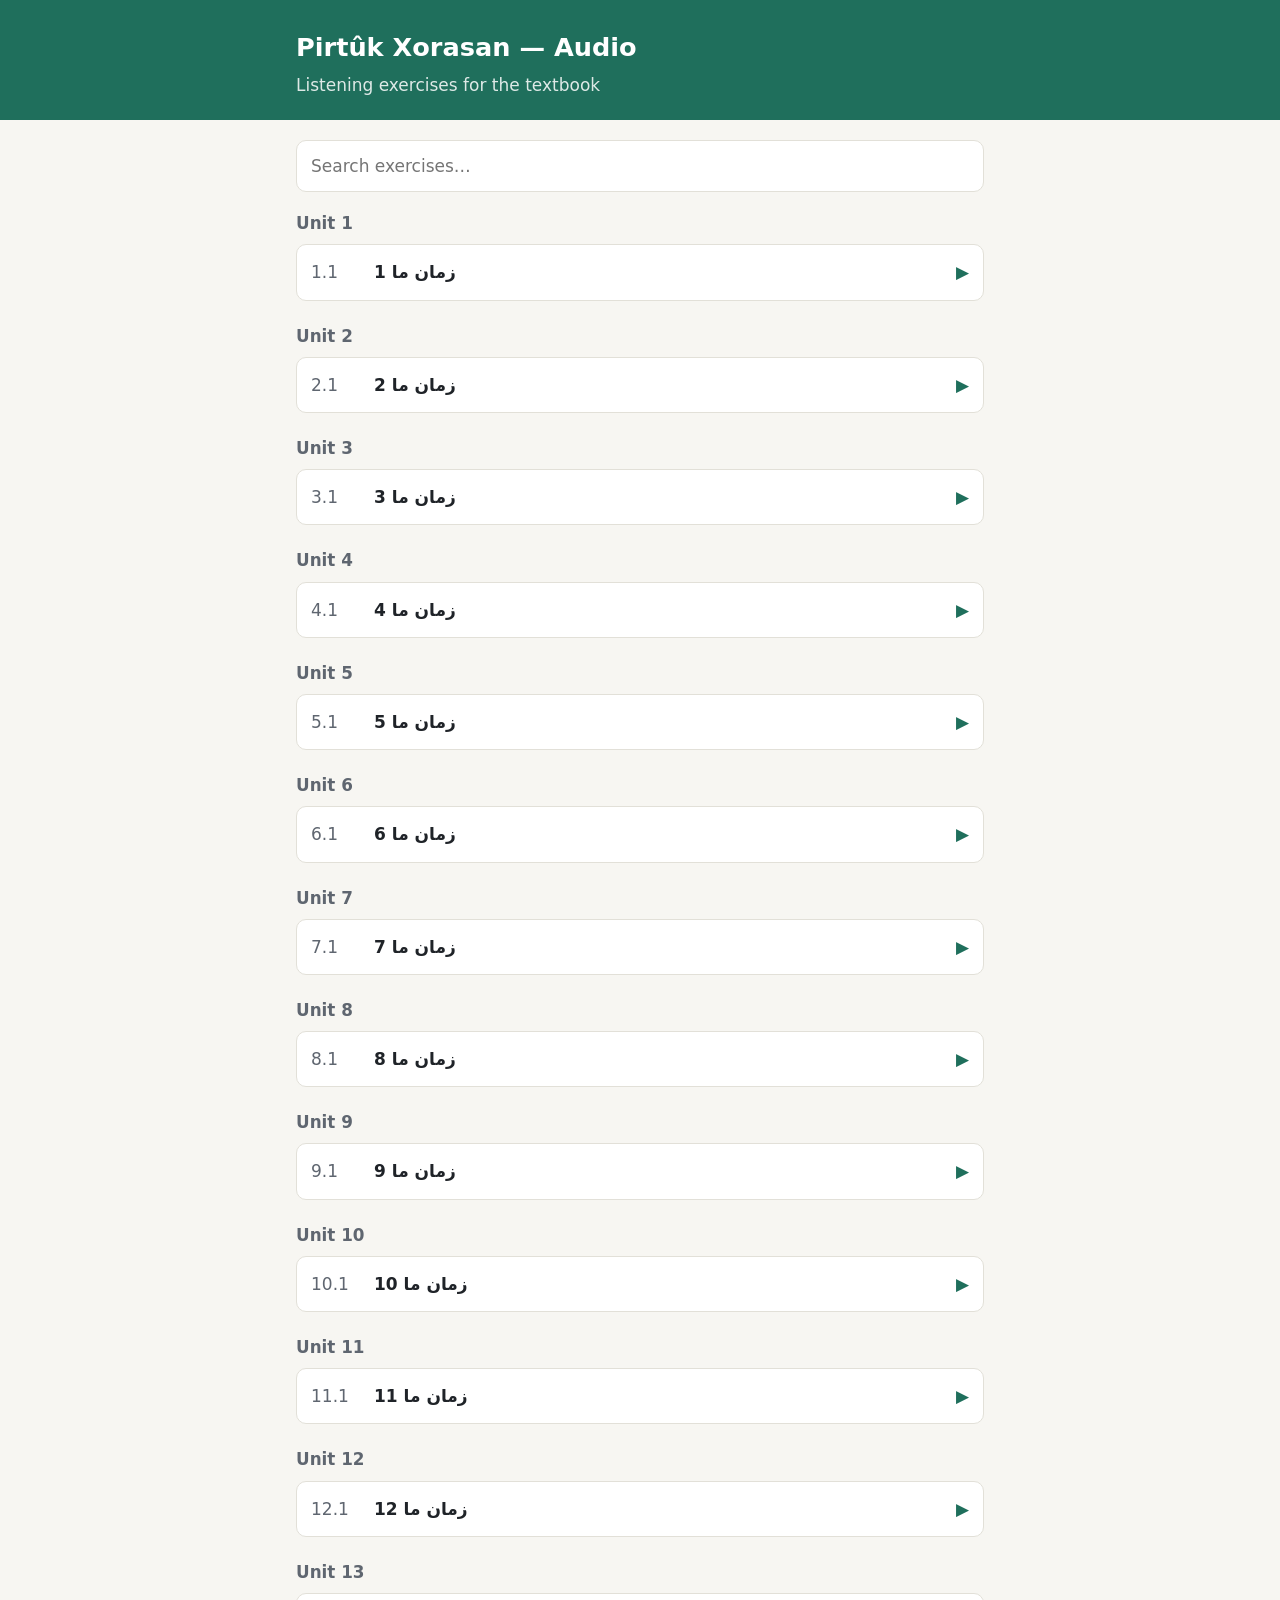
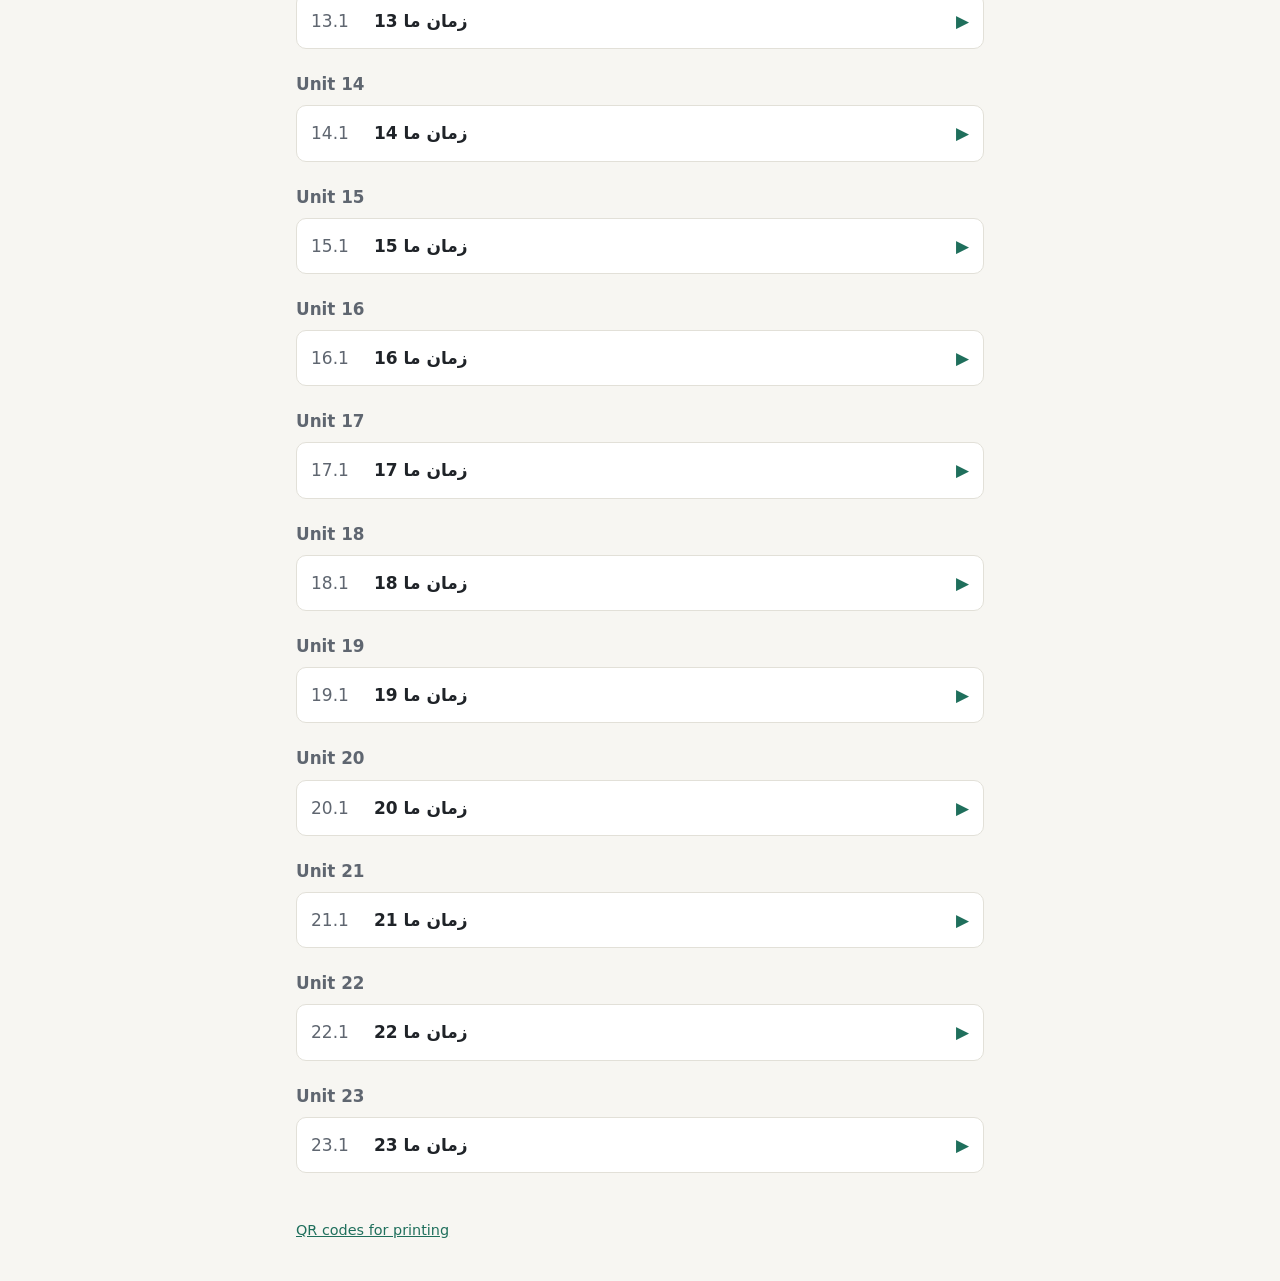
==== index.html @ 2ed43f42 "Audio website for textbook listening exercises Co-Authored-By: Claude Opus 5.5 <noreply@anthropic.co" ====
<!doctype html>
<html lang="en">
<head>
  <meta charset="utf-8">
  <meta name="viewport" content="width=device-width, initial-scale=1">
  <title>Pirtûk Xorasan — Audio</title>
  <link rel="stylesheet" href="css/style.css">
</head>
<body>
  <header class="site-header">
    <div class="wrap">
      <h1 data-site-title>Audio</h1>
      <p class="subtitle" data-site-subtitle></p>
    </div>
  </header>

  <main class="wrap">
    <input id="search" class="search" type="search" placeholder="Search exercises…" aria-label="Search exercises">
    <div id="units"><p class="notice">Loading…</p></div>
  </main>

  <footer class="wrap site-footer">
    <a href="qr.html">QR codes for printing</a>
  </footer>

  <script src="js/app.js"></script>
  <script>
    const unitsBox = document.getElementById("units");
    const search = document.getElementById("search");

    function render(data, query) {
      const q = query.trim().toLowerCase();
      const out = [];
      for (const unit of data.units) {
        const matches = unit.exercises.filter((ex) =>
          !q || `${unit.title} ${ex.title} ${ex.id}`.toLowerCase().includes(q));
        if (!matches.length) continue;

        const list = el("ol", { class: "exercise-list" });
        for (const ex of matches) {
          list.append(el("li", {},
            el("a", { href: "listen.html?id=" + encodeURIComponent(ex.id) },
              el("span", { class: "ex-num", text: `${unit.unit}.${ex.number}` }),
              el("span", { class: "ex-title", dir: "auto", text: ex.title }),
              el("span", { class: "ex-play", "aria-hidden": "true", text: "▶" }))));
        }
        out.push(el("section", { class: "unit" },
          el("h2", { dir: "auto", text: unit.title }), list));
      }
      unitsBox.replaceChildren(...(out.length ? out : [el("p", { class: "notice", text: "No exercises found." })]));
    }

    loadData()
      .then((data) => {
        setSiteTitle(data);
        render(data, "");
        search.addEventListener("input", () => render(data, search.value));
      })
      .catch((err) => showError(unitsBox, err.message));
  </script>
</body>
</html>
---- css/style.css ----
:root {
  --bg: #f7f6f2;
  --card: #ffffff;
  --text: #1f2328;
  --muted: #5f6670;
  --line: #e2e0d8;
  --accent: #1f6f5c;
  --accent-soft: #e3f1ec;
}
@media (prefers-color-scheme: dark) {
  :root {
    --bg: #15181b;
    --card: #1e2226;
    --text: #e8eaed;
    --muted: #a0a7b0;
    --line: #30363c;
    --accent: #5cc3a5;
    --accent-soft: #1f3530;
  }
}

* { box-sizing: border-box; }
body {
  margin: 0;
  background: var(--bg);
  color: var(--text);
  font: 17px/1.55 system-ui, -apple-system, "Segoe UI", Roboto, Tahoma, sans-serif;
}
a { color: var(--accent); }
.wrap { max-width: 720px; margin: 0 auto; padding: 0 16px; }
.wrap.wide { max-width: 1040px; }

.site-header { background: var(--accent); color: #fff; padding: 28px 0 22px; margin-bottom: 20px; }
.site-header.small { padding: 12px 0; }
.site-header h1 { margin: 0; font-size: 1.6rem; }
.site-header .subtitle { margin: 4px 0 0; opacity: .85; }
.site-header a { color: #fff; text-decoration: none; }
@media (prefers-color-scheme: dark) { .site-header { color: #0d1513; } .site-header a { color: #0d1513; } }

.search {
  width: 100%; padding: 12px 14px; font: inherit; color: inherit;
  background: var(--card); border: 1px solid var(--line); border-radius: 10px; margin-bottom: 18px;
}

.unit { margin-bottom: 22px; }
.unit h2 { font-size: 1.05rem; color: var(--muted); margin: 0 0 8px; }
.exercise-list { list-style: none; margin: 0; padding: 0; }
.exercise-list a {
  display: flex; align-items: center; gap: 12px; padding: 14px;
  background: var(--card); border: 1px solid var(--line); border-radius: 10px;
  color: var(--text); text-decoration: none; margin-bottom: 8px;
}
.exercise-list a:hover { border-color: var(--accent); }
.ex-num { font-variant-numeric: tabular-nums; color: var(--muted); min-width: 3em; }
.ex-title { flex: 1; font-weight: 600; }
.ex-play { color: var(--accent); }

.eyebrow { color: var(--muted); margin: 8px 0 0; }
#exercise h1 { margin: 2px 0 16px; font-size: 1.7rem; }
.instructions { margin-top: 0; }

.player { background: var(--card); border: 1px solid var(--line); border-radius: 12px; padding: 16px; }
.player audio { width: 100%; display: block; }
.drive-frame { width: 100%; height: 110px; border: 0; display: block; }
.controls { display: flex; flex-wrap: wrap; gap: 8px; margin-top: 12px; }
button {
  font: inherit; font-size: .95rem; padding: 8px 14px; min-height: 44px; cursor: pointer;
  border-radius: 8px; border: 1px solid var(--line); background: var(--bg); color: var(--text);
}
button.active { background: var(--accent-soft); border-color: var(--accent); color: var(--accent); font-weight: 600; }

.transcript { margin-top: 18px; background: var(--card); border: 1px solid var(--line); border-radius: 12px; padding: 12px 16px; }
.transcript summary { cursor: pointer; font-weight: 600; color: var(--accent); }
.transcript-text { white-space: pre-line; margin-top: 10px; font-size: 1.1rem; line-height: 1.8; }

.small-link { font-size: .9rem; }
.prev-next { display: flex; justify-content: space-between; margin: 28px 0; }
.prev-next a { padding: 10px 0; }

.notice { color: var(--muted); }
.site-footer { padding: 24px 16px 40px; font-size: .9rem; }

/* QR page */
.qr-grid { display: grid; grid-template-columns: repeat(auto-fill, minmax(200px, 1fr)); gap: 16px; }
.qr-card { margin: 0; padding: 14px; background: #fff; color: #111; border: 1px solid var(--line); border-radius: 10px; text-align: center; break-inside: avoid; }
.qr-card .qr { display: inline-block; }
.qr-card figcaption { display: flex; flex-direction: column; gap: 4px; margin-top: 8px; font-size: .85rem; }
.qr-card .url { word-break: break-all; color: #555; font-size: .7rem; }
.qr-card a { color: #1f6f5c; }

@media print {
  .no-print { display: none !important; }
  body { background: #fff; }
  .qr-grid { grid-template-columns: repeat(3, 1fr); }
}
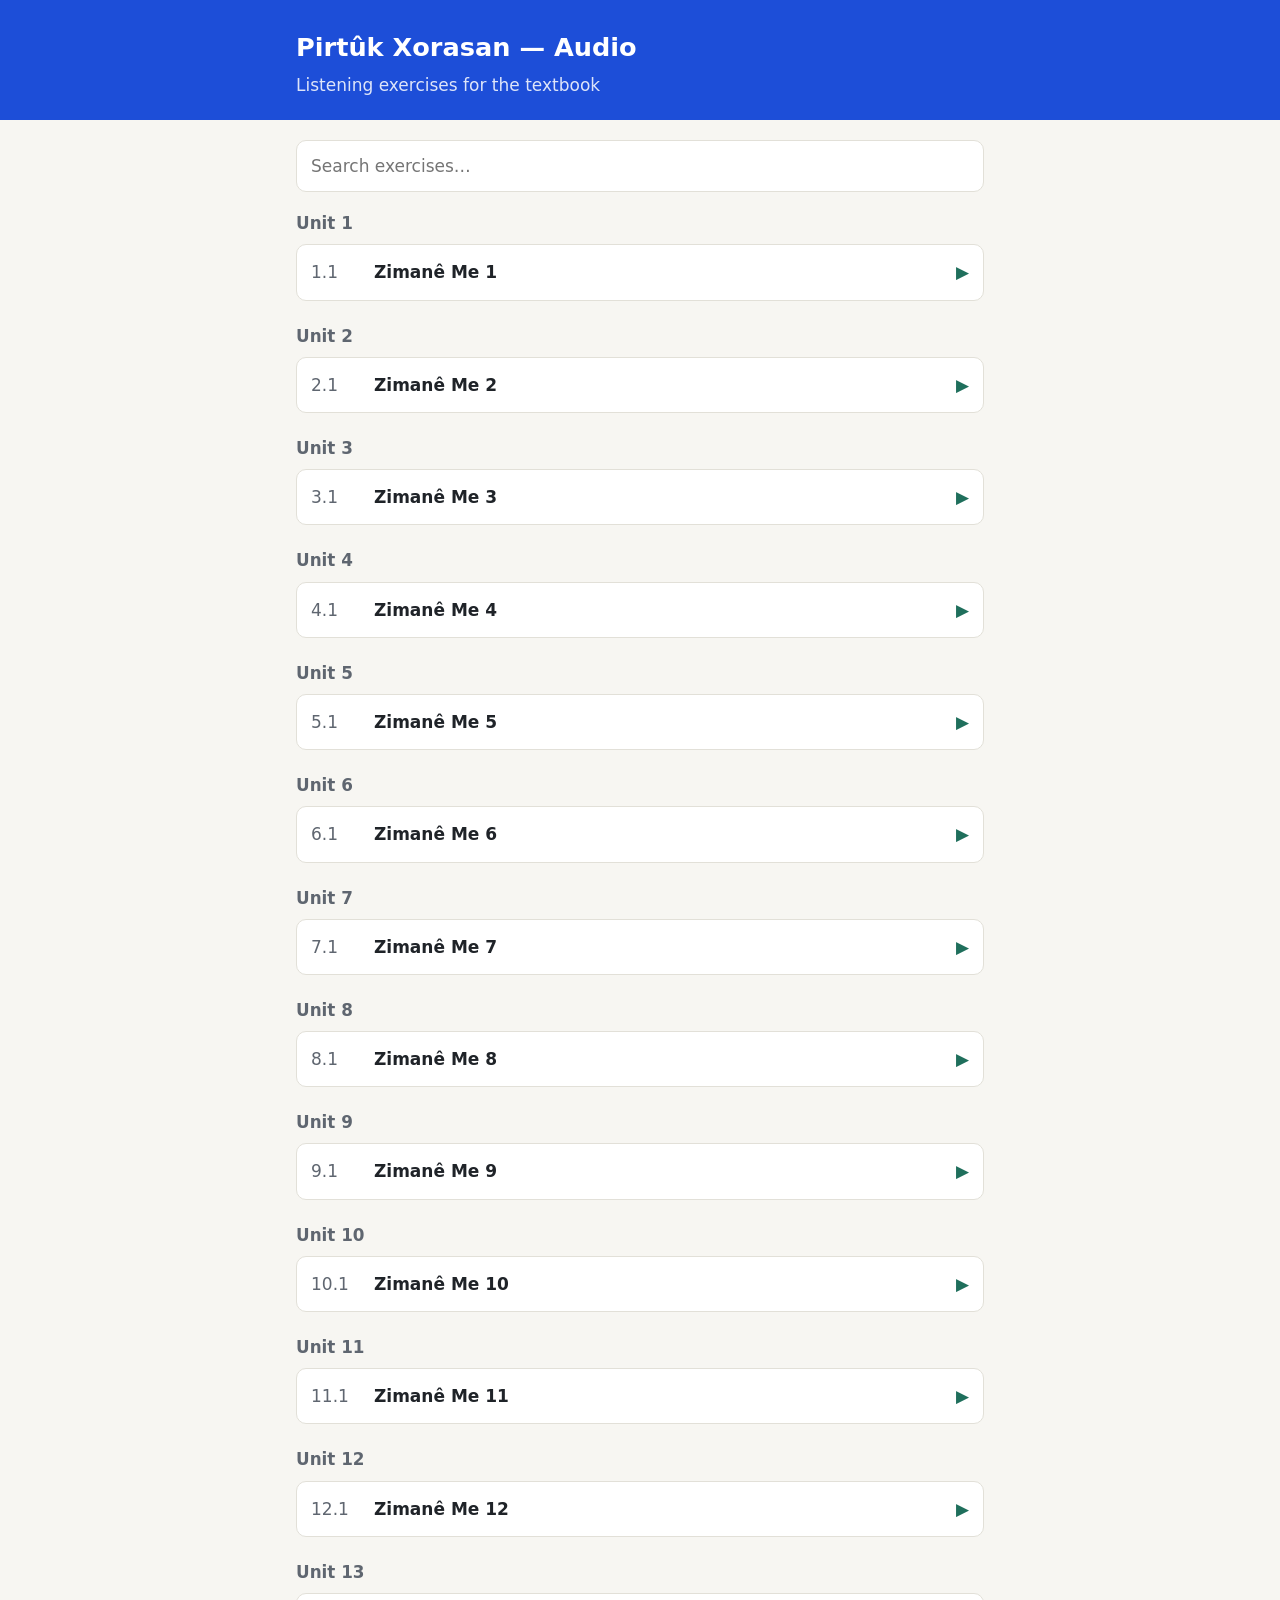
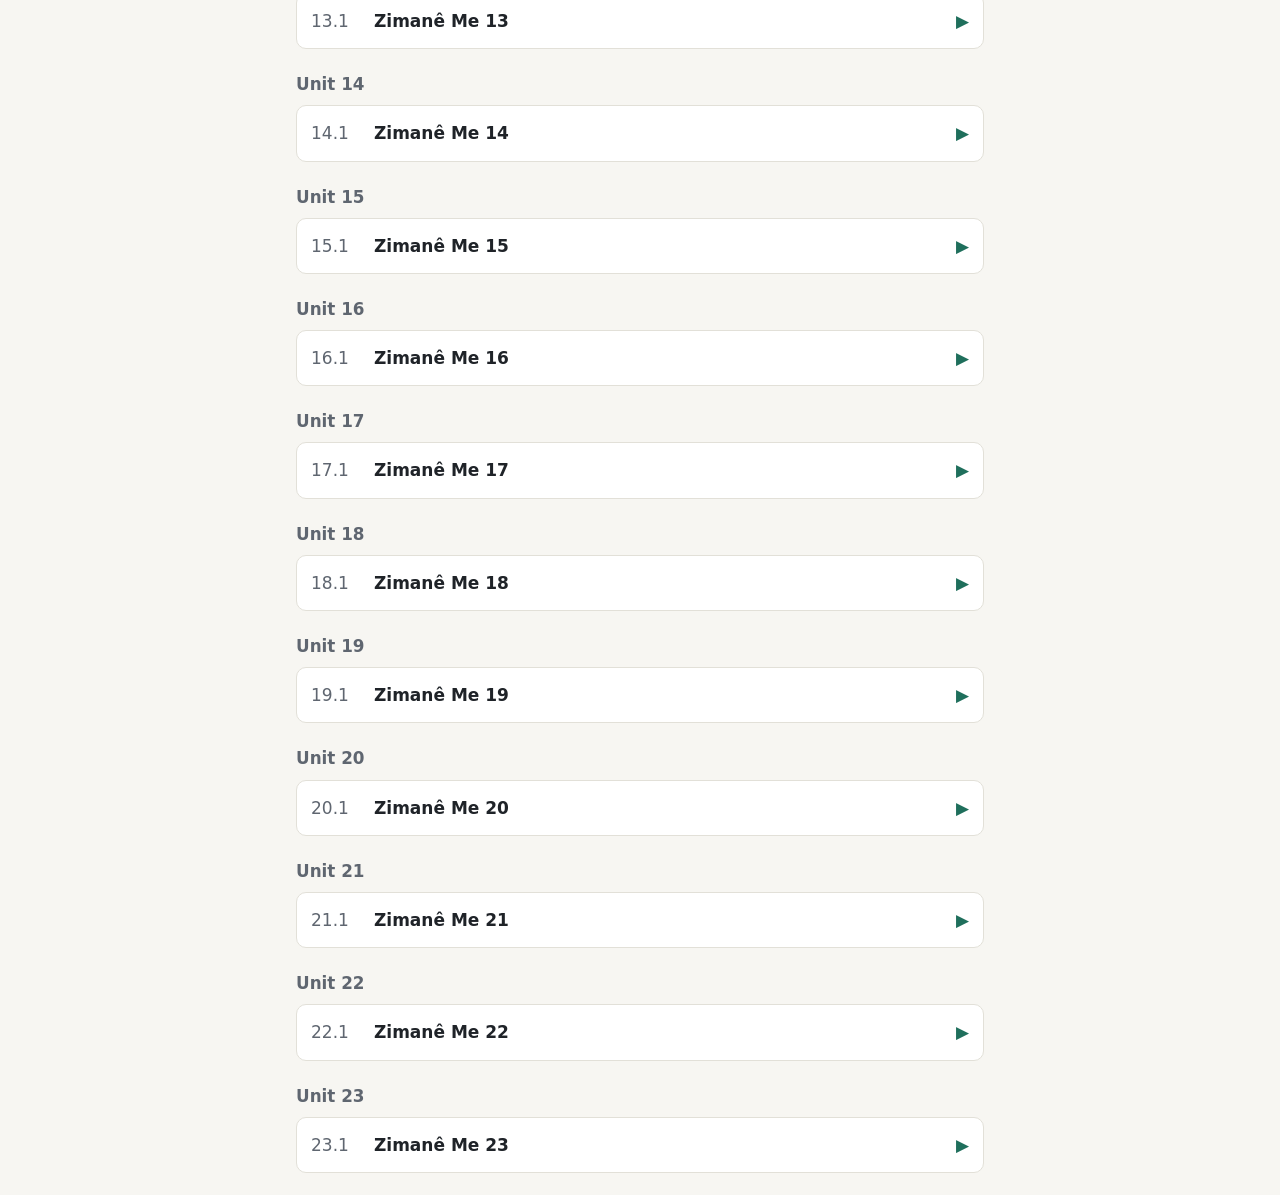
==== commit 7d3d5160: "Hide the QR page: no public link, noindex Co-Authored-By: Claude Opus 5.5 <noreply@anthropic.com>" ====
--- a/index.html
+++ b/index.html
@@ -18,10 +18,6 @@
     <input id="search" class="search" type="search" placeholder="Search exercises…" aria-label="Search exercises">
     <div id="units"><p class="notice">Loading…</p></div>
   </main>
-
-  <footer class="wrap site-footer">
-    <a href="qr.html">QR codes for printing</a>
-  </footer>
 
   <script src="js/app.js"></script>
   <script>
--- a/css/style.css
+++ b/css/style.css
@@ -6,6 +6,7 @@
   --line: #e2e0d8;
   --accent: #1f6f5c;
   --accent-soft: #e3f1ec;
+  --header: #1d4ed8;
 }
 @media (prefers-color-scheme: dark) {
   :root {
@@ -16,6 +17,7 @@
     --line: #30363c;
     --accent: #5cc3a5;
     --accent-soft: #1f3530;
+    --header: #1e3a8a;
   }
 }
 
@@ -30,12 +32,11 @@
 .wrap { max-width: 720px; margin: 0 auto; padding: 0 16px; }
 .wrap.wide { max-width: 1040px; }
 
-.site-header { background: var(--accent); color: #fff; padding: 28px 0 22px; margin-bottom: 20px; }
+.site-header { background: var(--header); color: #fff; padding: 28px 0 22px; margin-bottom: 20px; }
 .site-header.small { padding: 12px 0; }
 .site-header h1 { margin: 0; font-size: 1.6rem; }
 .site-header .subtitle { margin: 4px 0 0; opacity: .85; }
 .site-header a { color: #fff; text-decoration: none; }
-@media (prefers-color-scheme: dark) { .site-header { color: #0d1513; } .site-header a { color: #0d1513; } }
 
 .search {
   width: 100%; padding: 12px 14px; font: inherit; color: inherit;
@@ -61,7 +62,6 @@
 
 .player { background: var(--card); border: 1px solid var(--line); border-radius: 12px; padding: 16px; }
 .player audio { width: 100%; display: block; }
-.drive-frame { width: 100%; height: 110px; border: 0; display: block; }
 .controls { display: flex; flex-wrap: wrap; gap: 8px; margin-top: 12px; }
 button {
   font: inherit; font-size: .95rem; padding: 8px 14px; min-height: 44px; cursor: pointer;
@@ -73,12 +73,10 @@
 .transcript summary { cursor: pointer; font-weight: 600; color: var(--accent); }
 .transcript-text { white-space: pre-line; margin-top: 10px; font-size: 1.1rem; line-height: 1.8; }
 
-.small-link { font-size: .9rem; }
 .prev-next { display: flex; justify-content: space-between; margin: 28px 0; }
 .prev-next a { padding: 10px 0; }
 
 .notice { color: var(--muted); }
-.site-footer { padding: 24px 16px 40px; font-size: .9rem; }
 
 /* QR page */
 .qr-grid { display: grid; grid-template-columns: repeat(auto-fill, minmax(200px, 1fr)); gap: 16px; }
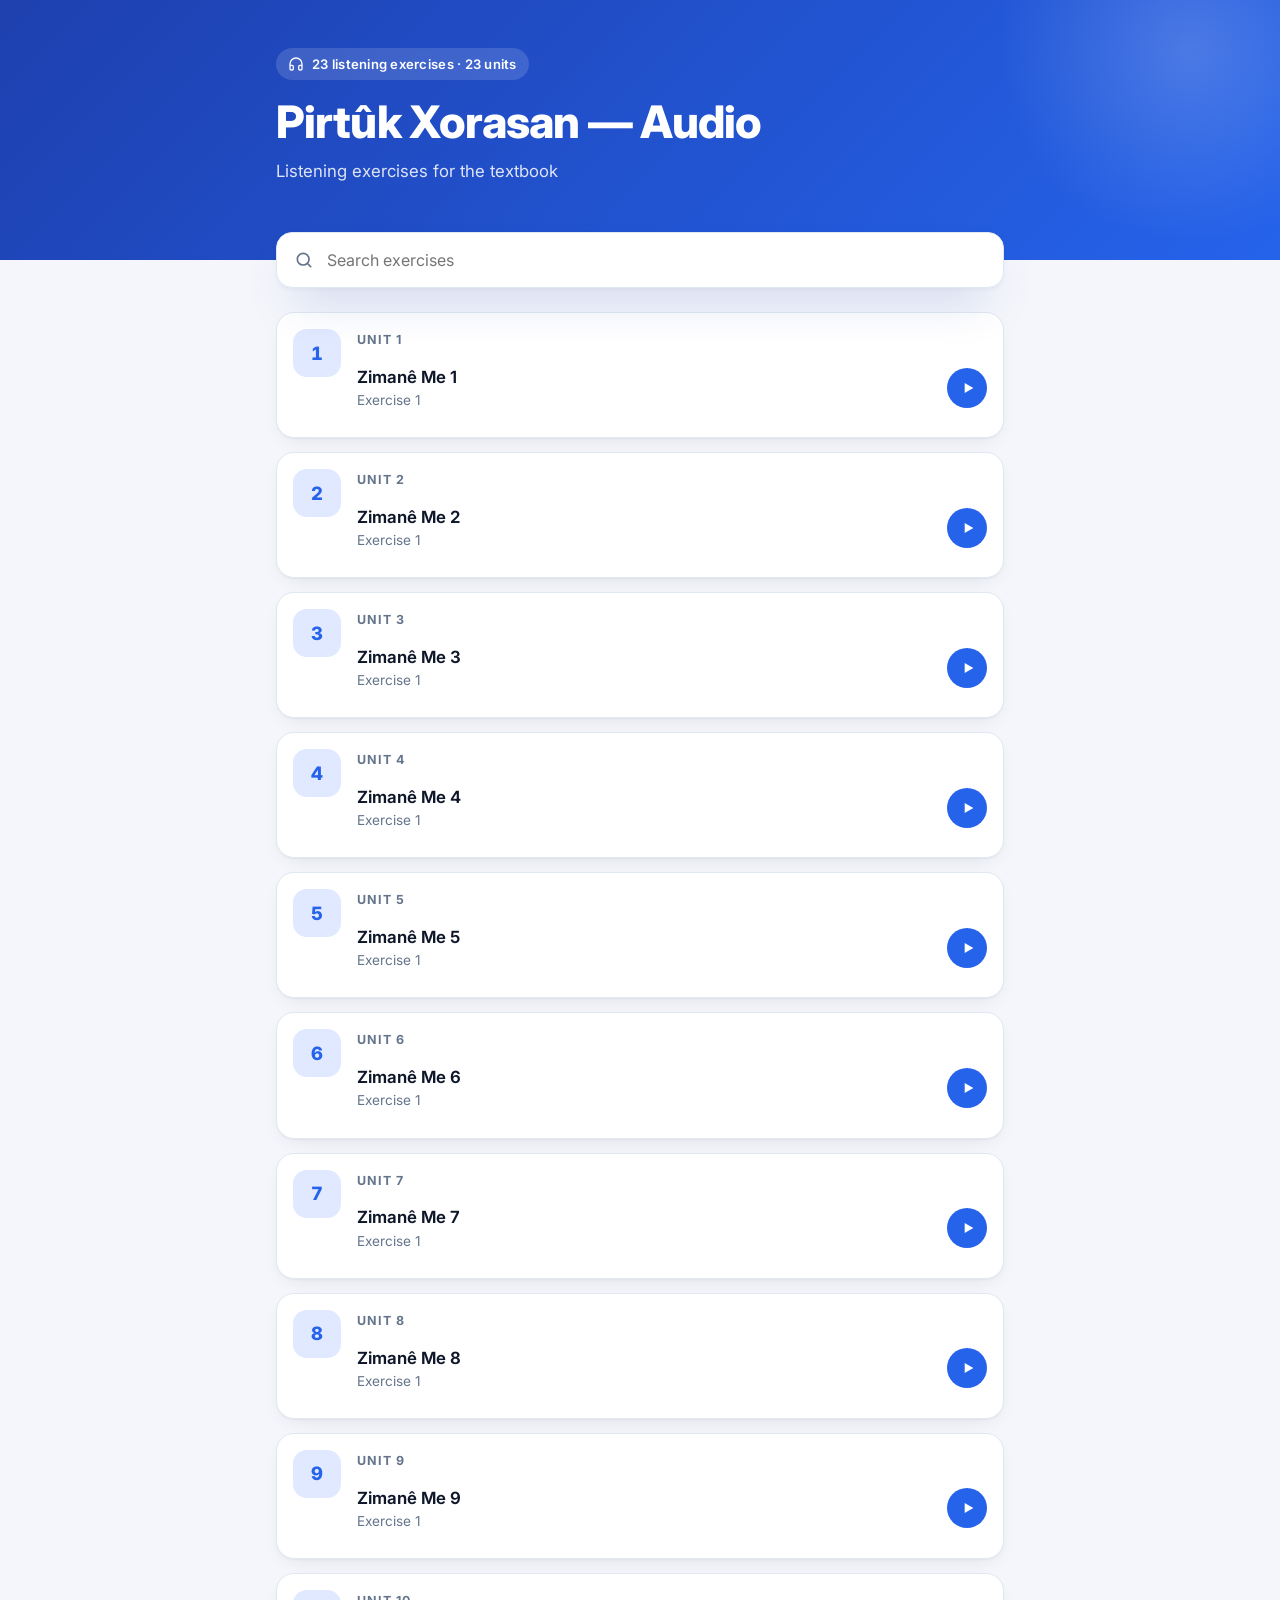
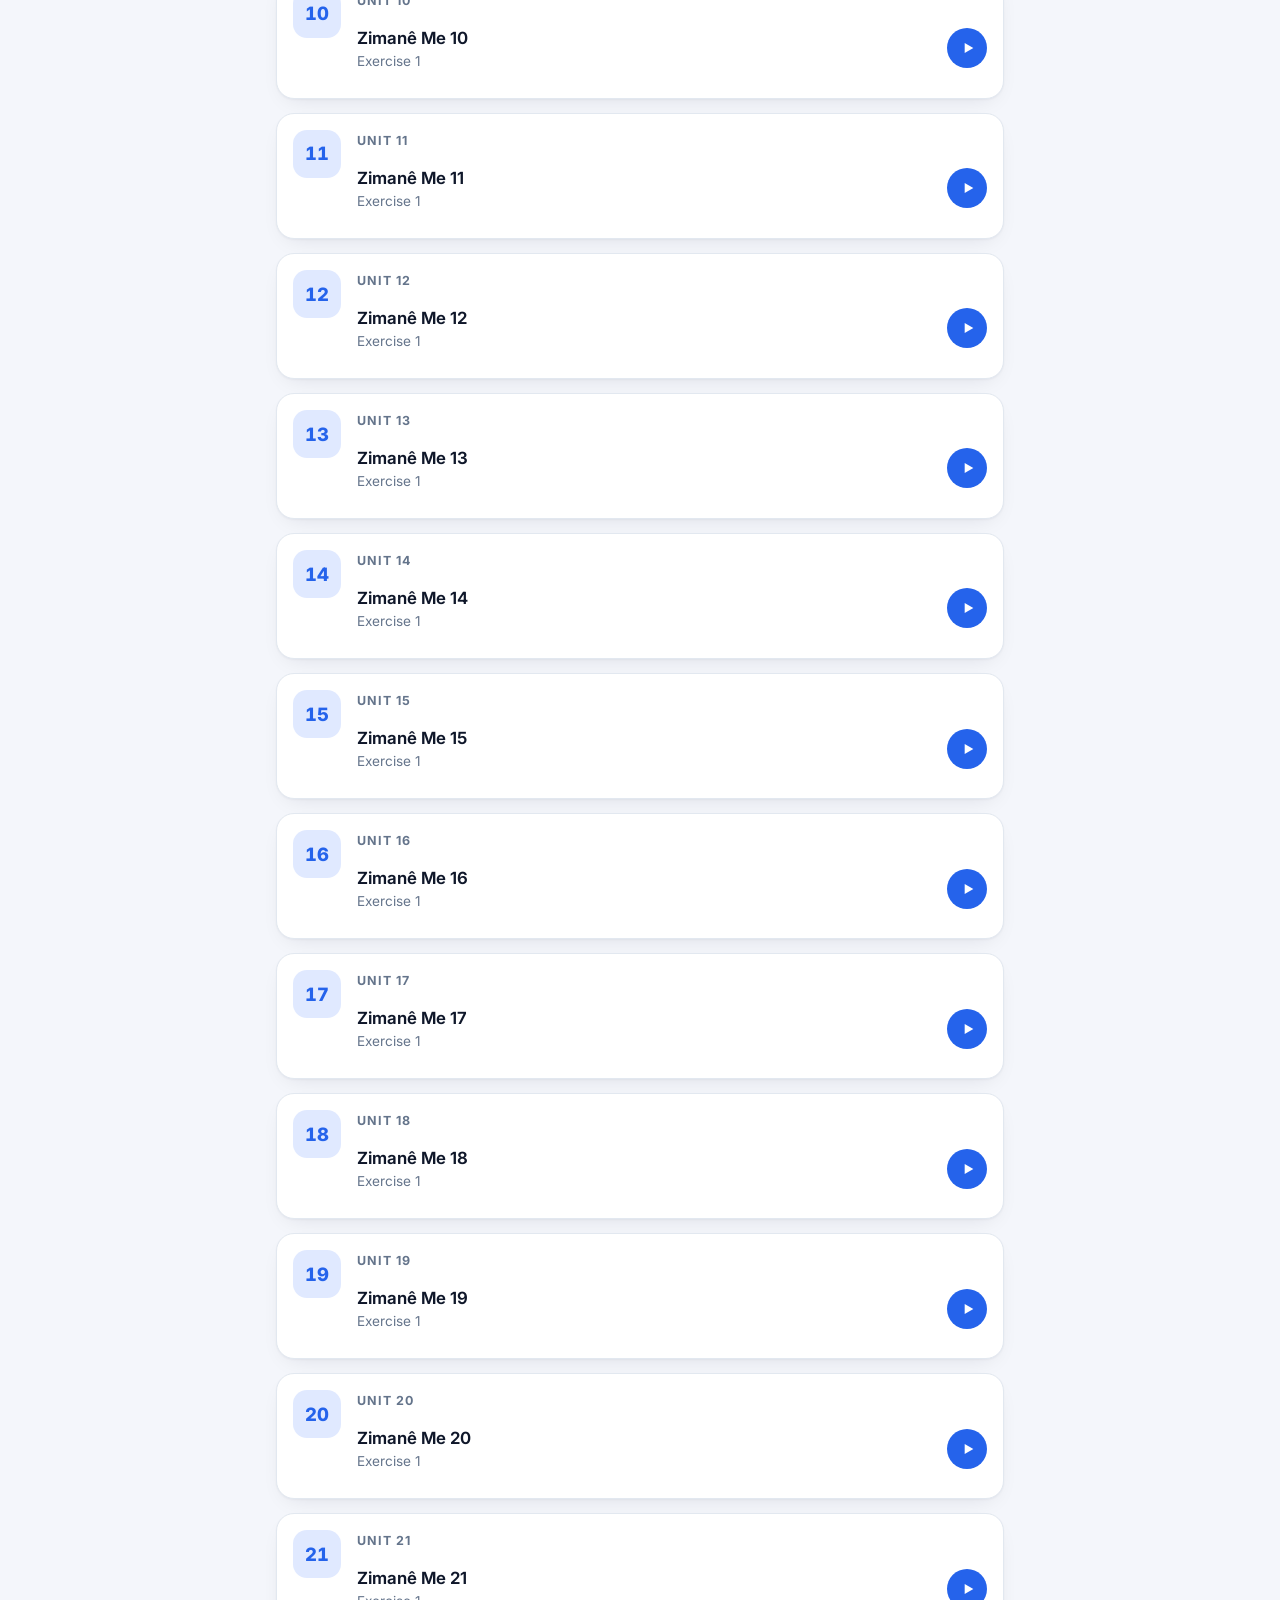
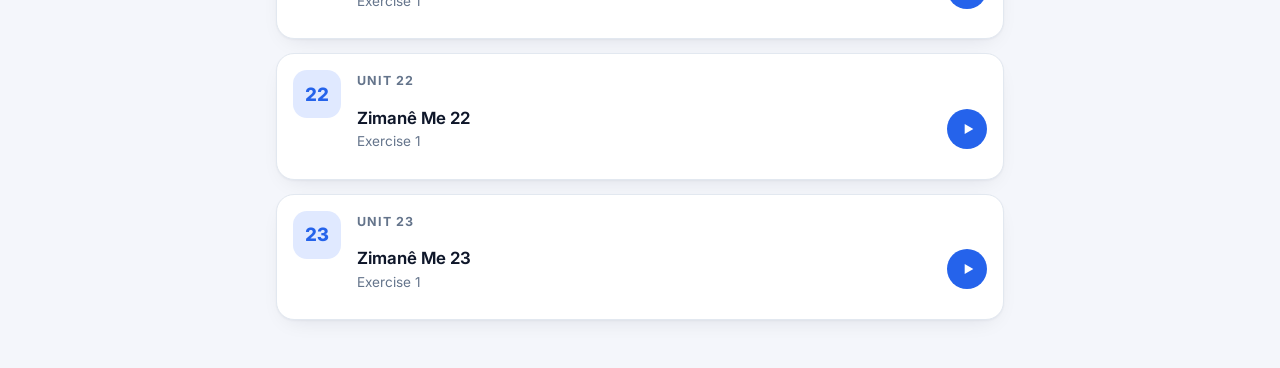
==== commit bc1b7814: "Modern redesign: gradient hero, unit cards, custom audio player Custom player with seek bar, back 5 " ====
--- a/index.html
+++ b/index.html
@@ -3,20 +3,28 @@
 <head>
   <meta charset="utf-8">
   <meta name="viewport" content="width=device-width, initial-scale=1">
+  <meta name="theme-color" content="#1e40af">
   <title>Pirtûk Xorasan — Audio</title>
+  <link rel="preconnect" href="https://fonts.googleapis.com">
+  <link rel="preconnect" href="https://fonts.gstatic.com" crossorigin>
+  <link rel="stylesheet" href="https://fonts.googleapis.com/css2?family=Inter:wght@400;500;600;700;800&family=Vazirmatn:wght@400;600;700&display=swap">
   <link rel="stylesheet" href="css/style.css">
 </head>
 <body>
-  <header class="site-header">
+  <header class="hero">
     <div class="wrap">
+      <span class="hero-badge" id="badge">Listening exercises</span>
       <h1 data-site-title>Audio</h1>
-      <p class="subtitle" data-site-subtitle></p>
+      <p data-site-subtitle></p>
     </div>
   </header>
 
   <main class="wrap">
-    <input id="search" class="search" type="search" placeholder="Search exercises…" aria-label="Search exercises">
-    <div id="units"><p class="notice">Loading…</p></div>
+    <label class="search">
+      <span class="icon" aria-hidden="true"><svg viewBox="0 0 24 24" fill="none" stroke="currentColor" stroke-width="2" stroke-linecap="round"><circle cx="11" cy="11" r="7"/><path d="m20 20-3.5-3.5"/></svg></span>
+      <input id="search" type="search" placeholder="Search exercises" aria-label="Search exercises" autocomplete="off">
+    </label>
+    <div id="units" class="unit-list"><p class="notice">Loading…</p></div>
   </main>
 
   <script src="js/app.js"></script>
@@ -32,16 +40,18 @@
           !q || `${unit.title} ${ex.title} ${ex.id}`.toLowerCase().includes(q));
         if (!matches.length) continue;
 
-        const list = el("ol", { class: "exercise-list" });
+        const list = el("ul", { class: "exercise-list" });
         for (const ex of matches) {
           list.append(el("li", {},
-            el("a", { href: "listen.html?id=" + encodeURIComponent(ex.id) },
-              el("span", { class: "ex-num", text: `${unit.unit}.${ex.number}` }),
-              el("span", { class: "ex-title", dir: "auto", text: ex.title }),
-              el("span", { class: "ex-play", "aria-hidden": "true", text: "▶" }))));
+            el("a", { class: "ex-row", href: "listen.html?id=" + encodeURIComponent(ex.id) },
+              el("span", { class: "ex-text" },
+                el("span", { class: "ex-title", dir: "auto", text: ex.title }),
+                el("span", { class: "ex-sub", text: `Exercise ${ex.number}` })),
+              el("span", { class: "play-dot" }, icon("play")))));
         }
-        out.push(el("section", { class: "unit" },
-          el("h2", { dir: "auto", text: unit.title }), list));
+        out.push(el("section", { class: "unit-card" },
+          el("div", { class: "unit-badge", text: unit.unit }),
+          el("div", {}, el("h2", { dir: "auto", text: unit.title }), list)));
       }
       unitsBox.replaceChildren(...(out.length ? out : [el("p", { class: "notice", text: "No exercises found." })]));
     }
@@ -49,6 +59,9 @@
     loadData()
       .then((data) => {
         setSiteTitle(data);
+        const n = allExercises(data).length;
+        const badge = document.getElementById("badge");
+        badge.replaceChildren(icon("headphones"), `${n} listening exercises · ${data.units.length} units`);
         render(data, "");
         search.addEventListener("input", () => render(data, search.value));
       })
--- a/css/style.css
+++ b/css/style.css
@@ -1,93 +1,393 @@
+/* ---------- Colours (light + dark) ---------- */
 :root {
-  --bg: #f7f6f2;
-  --card: #ffffff;
-  --text: #1f2328;
-  --muted: #5f6670;
-  --line: #e2e0d8;
-  --accent: #1f6f5c;
-  --accent-soft: #e3f1ec;
-  --header: #1d4ed8;
+  --bg: #f4f6fb;
+  --surface: #ffffff;
+  --surface-2: #eef2fb;
+  --text: #0f172a;
+  --muted: #64748b;
+  --line: #e2e8f0;
+  --accent: #2563eb;
+  --accent-strong: #1d4ed8;
+  --accent-soft: #e0e9ff;
+  --on-accent: #ffffff;
+  --hero-from: #1e40af;
+  --hero-to: #2563eb;
+  --shadow: 0 1px 2px rgb(15 23 42 / .04), 0 8px 24px -12px rgb(15 23 42 / .14);
+  --shadow-lg: 0 2px 4px rgb(15 23 42 / .04), 0 24px 48px -20px rgb(30 64 175 / .35);
+  --radius: 18px;
 }
 @media (prefers-color-scheme: dark) {
   :root {
-    --bg: #15181b;
-    --card: #1e2226;
-    --text: #e8eaed;
-    --muted: #a0a7b0;
-    --line: #30363c;
-    --accent: #5cc3a5;
-    --accent-soft: #1f3530;
-    --header: #1e3a8a;
+    --bg: #0b1120;
+    --surface: #131c31;
+    --surface-2: #1b2640;
+    --text: #e6ebf5;
+    --muted: #94a3b8;
+    --line: #233150;
+    --accent: #60a5fa;
+    --accent-strong: #93c5fd;
+    --accent-soft: #1c2c4f;
+    --on-accent: #0b1120;
+    --hero-from: #172554;
+    --hero-to: #1e3a8a;
+    --shadow: 0 1px 2px rgb(0 0 0 / .3), 0 8px 24px -12px rgb(0 0 0 / .6);
+    --shadow-lg: 0 2px 4px rgb(0 0 0 / .3), 0 24px 48px -20px rgb(0 0 0 / .7);
   }
 }
 
+/* ---------- Base ---------- */
 * { box-sizing: border-box; }
+html { -webkit-text-size-adjust: 100%; }
 body {
   margin: 0;
+  min-height: 100vh;
   background: var(--bg);
   color: var(--text);
-  font: 17px/1.55 system-ui, -apple-system, "Segoe UI", Roboto, Tahoma, sans-serif;
+  font: 16px/1.55 "Inter", "Vazirmatn", system-ui, -apple-system, "Segoe UI", Roboto, sans-serif;
+  -webkit-font-smoothing: antialiased;
 }
 a { color: var(--accent); }
-.wrap { max-width: 720px; margin: 0 auto; padding: 0 16px; }
-.wrap.wide { max-width: 1040px; }
-
-.site-header { background: var(--header); color: #fff; padding: 28px 0 22px; margin-bottom: 20px; }
-.site-header.small { padding: 12px 0; }
-.site-header h1 { margin: 0; font-size: 1.6rem; }
-.site-header .subtitle { margin: 4px 0 0; opacity: .85; }
-.site-header a { color: #fff; text-decoration: none; }
-
+h1, h2 { letter-spacing: -0.02em; line-height: 1.2; }
+.wrap { max-width: 760px; margin: 0 auto; padding: 0 16px; }
+.wrap.wide { max-width: 1080px; }
+.icon { display: inline-flex; width: 20px; height: 20px; flex: none; }
+.icon svg { width: 100%; height: 100%; }
+:focus-visible { outline: 3px solid var(--accent); outline-offset: 2px; border-radius: 8px; }
+.notice { color: var(--muted); text-align: center; padding: 32px 0; }
+
+/* ---------- Home: hero ---------- */
+.hero {
+  position: relative;
+  overflow: hidden;
+  color: #fff;
+  background: linear-gradient(135deg, var(--hero-from), var(--hero-to));
+  padding: 48px 0 76px;
+}
+.hero::after {            /* soft decorative glow */
+  content: "";
+  position: absolute;
+  width: 420px; height: 420px;
+  right: -120px; top: -160px;
+  border-radius: 50%;
+  background: radial-gradient(circle, rgb(255 255 255 / .18), transparent 65%);
+  pointer-events: none;
+}
+.hero .wrap { position: relative; z-index: 1; }
+.hero-badge {
+  display: inline-flex; align-items: center; gap: 8px;
+  padding: 6px 12px; border-radius: 999px;
+  background: rgb(255 255 255 / .14);
+  font-size: .82rem; font-weight: 600; letter-spacing: .02em;
+  backdrop-filter: blur(6px);
+}
+.hero-badge .icon { width: 16px; height: 16px; }
+.hero h1 { font-size: clamp(1.9rem, 6vw, 2.8rem); font-weight: 800; margin: 16px 0 8px; }
+.hero p { margin: 0; font-size: 1.05rem; opacity: .85; }
+
+/* ---------- Home: search + units ---------- */
 .search {
-  width: 100%; padding: 12px 14px; font: inherit; color: inherit;
-  background: var(--card); border: 1px solid var(--line); border-radius: 10px; margin-bottom: 18px;
-}
-
-.unit { margin-bottom: 22px; }
-.unit h2 { font-size: 1.05rem; color: var(--muted); margin: 0 0 8px; }
-.exercise-list { list-style: none; margin: 0; padding: 0; }
-.exercise-list a {
-  display: flex; align-items: center; gap: 12px; padding: 14px;
-  background: var(--card); border: 1px solid var(--line); border-radius: 10px;
-  color: var(--text); text-decoration: none; margin-bottom: 8px;
-}
-.exercise-list a:hover { border-color: var(--accent); }
-.ex-num { font-variant-numeric: tabular-nums; color: var(--muted); min-width: 3em; }
-.ex-title { flex: 1; font-weight: 600; }
-.ex-play { color: var(--accent); }
-
-.eyebrow { color: var(--muted); margin: 8px 0 0; }
-#exercise h1 { margin: 2px 0 16px; font-size: 1.7rem; }
-.instructions { margin-top: 0; }
-
-.player { background: var(--card); border: 1px solid var(--line); border-radius: 12px; padding: 16px; }
-.player audio { width: 100%; display: block; }
-.controls { display: flex; flex-wrap: wrap; gap: 8px; margin-top: 12px; }
-button {
-  font: inherit; font-size: .95rem; padding: 8px 14px; min-height: 44px; cursor: pointer;
-  border-radius: 8px; border: 1px solid var(--line); background: var(--bg); color: var(--text);
-}
-button.active { background: var(--accent-soft); border-color: var(--accent); color: var(--accent); font-weight: 600; }
-
-.transcript { margin-top: 18px; background: var(--card); border: 1px solid var(--line); border-radius: 12px; padding: 12px 16px; }
-.transcript summary { cursor: pointer; font-weight: 600; color: var(--accent); }
-.transcript-text { white-space: pre-line; margin-top: 10px; font-size: 1.1rem; line-height: 1.8; }
-
-.prev-next { display: flex; justify-content: space-between; margin: 28px 0; }
-.prev-next a { padding: 10px 0; }
-
-.notice { color: var(--muted); }
-
-/* QR page */
-.qr-grid { display: grid; grid-template-columns: repeat(auto-fill, minmax(200px, 1fr)); gap: 16px; }
-.qr-card { margin: 0; padding: 14px; background: #fff; color: #111; border: 1px solid var(--line); border-radius: 10px; text-align: center; break-inside: avoid; }
-.qr-card .qr { display: inline-block; }
-.qr-card figcaption { display: flex; flex-direction: column; gap: 4px; margin-top: 8px; font-size: .85rem; }
-.qr-card .url { word-break: break-all; color: #555; font-size: .7rem; }
-.qr-card a { color: #1f6f5c; }
+  position: relative;
+  display: block;
+  margin: -28px 0 24px;
+}
+.search .icon { position: absolute; left: 18px; top: 50%; transform: translateY(-50%); color: var(--muted); }
+.search input {
+  width: 100%;
+  height: 56px;
+  padding: 0 18px 0 50px;
+  font: inherit; font-size: 1rem; color: var(--text);
+  background: var(--surface);
+  border: 1px solid var(--line);
+  border-radius: 16px;
+  box-shadow: var(--shadow-lg);
+  outline: none;
+  transition: border-color .15s;
+}
+.search input:focus { border-color: var(--accent); }
+
+.unit-list { display: grid; gap: 14px; padding-bottom: 48px; }
+.unit-card {
+  display: grid;
+  grid-template-columns: auto 1fr;
+  gap: 16px;
+  padding: 16px;
+  background: var(--surface);
+  border: 1px solid var(--line);
+  border-radius: var(--radius);
+  box-shadow: var(--shadow);
+}
+.unit-badge {
+  display: grid; place-items: center;
+  width: 48px; height: 48px;
+  border-radius: 14px;
+  background: var(--accent-soft);
+  color: var(--accent);
+  font-weight: 800; font-size: 1.15rem;
+  font-variant-numeric: tabular-nums;
+}
+.unit-card h2 { margin: 0 0 6px; font-size: .78rem; text-transform: uppercase; letter-spacing: .08em; color: var(--muted); font-weight: 700; padding-top: 4px; }
+.exercise-list { list-style: none; margin: 0; padding: 0; display: grid; gap: 4px; }
+.ex-row {
+  display: flex; align-items: center; gap: 12px;
+  margin: 0 -10px;
+  padding: 10px;
+  border-radius: 12px;
+  color: var(--text);
+  text-decoration: none;
+  transition: background .15s;
+}
+.ex-row:hover { background: var(--surface-2); }
+.ex-text { flex: 1; min-width: 0; }
+.ex-title { display: block; font-weight: 650; font-size: 1.05rem; }
+.ex-sub { display: block; font-size: .85rem; color: var(--muted); }
+.play-dot {
+  display: grid; place-items: center;
+  width: 40px; height: 40px; flex: none;
+  border-radius: 50%;
+  background: var(--accent);
+  color: var(--on-accent);
+  transition: transform .15s;
+}
+.play-dot .icon { width: 16px; height: 16px; margin-left: 2px; }
+.ex-row:hover .play-dot { transform: scale(1.08); }
+
+/* ---------- Exercise page ---------- */
+.topbar {
+  position: sticky; top: 0; z-index: 10;
+  background: color-mix(in srgb, var(--bg) 82%, transparent);
+  backdrop-filter: saturate(1.6) blur(12px);
+  -webkit-backdrop-filter: saturate(1.6) blur(12px);
+  border-bottom: 1px solid var(--line);
+}
+.topbar .wrap { display: flex; align-items: center; justify-content: space-between; gap: 12px; height: 60px; }
+.back {
+  display: inline-flex; align-items: center; gap: 6px;
+  min-width: 0;
+  color: var(--text); text-decoration: none; font-weight: 600;
+}
+.back span:last-child { overflow: hidden; text-overflow: ellipsis; white-space: nowrap; }
+.pill {
+  flex: none;
+  padding: 4px 12px;
+  border-radius: 999px;
+  background: var(--surface-2);
+  color: var(--muted);
+  font-size: .85rem; font-weight: 600;
+  font-variant-numeric: tabular-nums;
+}
+
+.ex-card {
+  margin-top: 24px;
+  padding: 28px 24px 24px;
+  background: var(--surface);
+  border: 1px solid var(--line);
+  border-radius: 24px;
+  box-shadow: var(--shadow-lg);
+}
+.eyebrow {
+  display: inline-block;
+  margin: 0;
+  padding: 4px 12px;
+  border-radius: 999px;
+  background: var(--accent-soft);
+  color: var(--accent);
+  font-size: .82rem; font-weight: 700;
+}
+.ex-card h1 { margin: 14px 0 6px; font-size: clamp(1.7rem, 6vw, 2.3rem); font-weight: 800; }
+.instructions { margin: 0; color: var(--muted); }
+
+/* ---------- Audio player ---------- */
+.player { margin-top: 24px; }
+.player-main { display: flex; align-items: center; gap: 18px; }
+.play-btn {
+  position: relative;
+  display: grid; place-items: center;
+  width: 68px; height: 68px; flex: none;
+  border: 0; border-radius: 50%;
+  background: var(--accent);
+  color: var(--on-accent);
+  cursor: pointer;
+  box-shadow: 0 10px 24px -8px color-mix(in srgb, var(--accent) 70%, transparent);
+  transition: transform .15s, background .15s;
+}
+.play-btn:hover { background: var(--accent-strong); }
+.play-btn:active { transform: scale(.94); }
+.play-btn .icon { width: 28px; height: 28px; }
+.play-btn .icon.play { margin-left: 4px; }
+.player.loading .play-btn::after {          /* spinner ring while buffering */
+  content: "";
+  position: absolute; inset: -5px;
+  border-radius: 50%;
+  border: 3px solid transparent;
+  border-top-color: var(--accent);
+  animation: spin .8s linear infinite;
+}
+@keyframes spin { to { transform: rotate(360deg); } }
+
+.timeline { flex: 1; min-width: 0; }
+.times { display: flex; justify-content: space-between; margin-top: 6px; font-size: .85rem; color: var(--muted); font-variant-numeric: tabular-nums; }
+
+.seek {
+  --p: 0%;
+  -webkit-appearance: none; appearance: none;
+  width: 100%; height: 24px;
+  margin: 0;
+  background: transparent;
+  cursor: pointer;
+}
+.seek::-webkit-slider-runnable-track {
+  height: 6px; border-radius: 999px;
+  background: linear-gradient(to right, var(--accent) var(--p), var(--surface-2) var(--p));
+}
+.seek::-moz-range-track { height: 6px; border-radius: 999px; background: var(--surface-2); }
+.seek::-moz-range-progress { height: 6px; border-radius: 999px; background: var(--accent); }
+.seek::-webkit-slider-thumb {
+  -webkit-appearance: none;
+  width: 18px; height: 18px; margin-top: -6px;
+  border-radius: 50%;
+  background: var(--surface);
+  border: 4px solid var(--accent);
+  box-shadow: var(--shadow);
+}
+.seek::-moz-range-thumb {
+  width: 12px; height: 12px;
+  border-radius: 50%;
+  background: var(--surface);
+  border: 4px solid var(--accent);
+}
+
+.player-tools {
+  display: flex; align-items: center; justify-content: space-between; flex-wrap: wrap;
+  gap: 10px;
+  margin-top: 20px;
+  padding-top: 18px;
+  border-top: 1px solid var(--line);
+}
+.tool {
+  display: inline-flex; align-items: center; gap: 6px;
+  height: 44px; padding: 0 14px;
+  font: inherit; font-size: .9rem; font-weight: 600;
+  color: var(--text);
+  background: var(--surface-2);
+  border: 0; border-radius: 12px;
+  cursor: pointer;
+  transition: background .15s, color .15s;
+}
+.tool:hover { background: var(--accent-soft); color: var(--accent); }
+.tool[aria-pressed="true"] { background: var(--accent); color: var(--on-accent); }
+.tool .icon { width: 18px; height: 18px; }
+
+.speed {
+  display: inline-flex;
+  padding: 4px;
+  gap: 2px;
+  background: var(--surface-2);
+  border-radius: 12px;
+}
+.speed button {
+  height: 36px; min-width: 52px; padding: 0 10px;
+  font: inherit; font-size: .88rem; font-weight: 600;
+  color: var(--muted);
+  background: transparent;
+  border: 0; border-radius: 9px;
+  cursor: pointer;
+  font-variant-numeric: tabular-nums;
+}
+.speed button[aria-pressed="true"] { background: var(--accent); color: var(--on-accent); box-shadow: var(--shadow); }
+
+.player-error { margin: 24px 0 0; padding: 14px 16px; border-radius: 12px; background: var(--surface-2); color: var(--muted); }
+
+/* ---------- Transcript ---------- */
+.transcript {
+  margin-top: 16px;
+  background: var(--surface);
+  border: 1px solid var(--line);
+  border-radius: var(--radius);
+  box-shadow: var(--shadow);
+}
+.transcript summary {
+  display: flex; align-items: center; gap: 10px;
+  padding: 16px 20px;
+  font-weight: 650;
+  cursor: pointer;
+  list-style: none;
+}
+.transcript summary::-webkit-details-marker { display: none; }
+.transcript summary::after { content: "+"; margin-left: auto; font-size: 1.4rem; line-height: 1; color: var(--muted); }
+.transcript[open] summary::after { content: "−"; }
+.transcript summary .icon { color: var(--accent); }
+.transcript-text { padding: 0 20px 20px; white-space: pre-line; font-size: 1.1rem; line-height: 1.9; }
+
+/* ---------- Previous / next ---------- */
+.prev-next { display: grid; grid-template-columns: 1fr 1fr; gap: 12px; margin: 16px 0 48px; }
+.nav-card {
+  display: flex; align-items: center; gap: 10px;
+  min-width: 0;
+  padding: 14px 16px;
+  background: var(--surface);
+  border: 1px solid var(--line);
+  border-radius: 16px;
+  color: var(--text);
+  text-decoration: none;
+  transition: border-color .15s, transform .15s;
+}
+.nav-card:hover { border-color: var(--accent); }
+.nav-card.next { justify-content: flex-end; text-align: right; grid-column: 2; }
+.nav-card .icon { color: var(--accent); }
+.nav-card small { display: block; color: var(--muted); font-size: .78rem; font-weight: 600; text-transform: uppercase; letter-spacing: .06em; }
+.nav-card strong { display: block; overflow: hidden; text-overflow: ellipsis; white-space: nowrap; }
+.nav-card > span:not(.icon) { min-width: 0; }
+
+/* ---------- QR page ---------- */
+.qr-head { display: flex; flex-wrap: wrap; align-items: end; justify-content: space-between; gap: 16px; margin: 32px 0 24px; }
+.qr-head h1 { margin: 0 0 6px; font-size: 1.8rem; font-weight: 800; }
+.qr-head p { margin: 0; color: var(--muted); max-width: 560px; }
+.btn-primary {
+  display: inline-flex; align-items: center; gap: 8px;
+  height: 44px; padding: 0 18px;
+  font: inherit; font-weight: 600;
+  color: var(--on-accent); background: var(--accent);
+  border: 0; border-radius: 12px; cursor: pointer;
+}
+.btn-primary .icon { width: 18px; height: 18px; }
+.qr-grid { display: grid; grid-template-columns: repeat(auto-fill, minmax(210px, 1fr)); gap: 16px; padding-bottom: 48px; }
+.qr-card {
+  margin: 0; padding: 18px;
+  background: #fff; color: #0f172a;
+  border: 1px solid var(--line);
+  border-radius: var(--radius);
+  box-shadow: var(--shadow);
+  text-align: center;
+  break-inside: avoid;
+}
+.qr-card .qr { display: inline-block; padding: 8px; }
+.qr-card figcaption { display: flex; flex-direction: column; gap: 4px; margin-top: 8px; font-size: .9rem; }
+.qr-card .url { word-break: break-all; color: #64748b; font-size: .7rem; }
+.qr-card .dl {
+  display: inline-flex; align-items: center; justify-content: center; gap: 6px;
+  margin-top: 8px; padding: 8px 12px;
+  border-radius: 10px;
+  background: #e0e9ff; color: #1d4ed8;
+  font-weight: 600; font-size: .85rem; text-decoration: none;
+}
+.qr-card .dl .icon { width: 16px; height: 16px; }
 
 @media print {
   .no-print { display: none !important; }
   body { background: #fff; }
   .qr-grid { grid-template-columns: repeat(3, 1fr); }
-}
+  .qr-card { box-shadow: none; }
+}
+
+/* ---------- Small phones ---------- */
+@media (max-width: 420px) {
+  .ex-card { padding: 22px 18px 18px; border-radius: 20px; }
+  .play-btn { width: 60px; height: 60px; }
+  .player-main { gap: 14px; }
+  .tool .label { display: none; }
+  .speed button { min-width: 46px; padding: 0 6px; }
+}
+
+@media (prefers-reduced-motion: reduce) {
+  * { transition: none !important; animation-duration: 0s !important; }
+}
